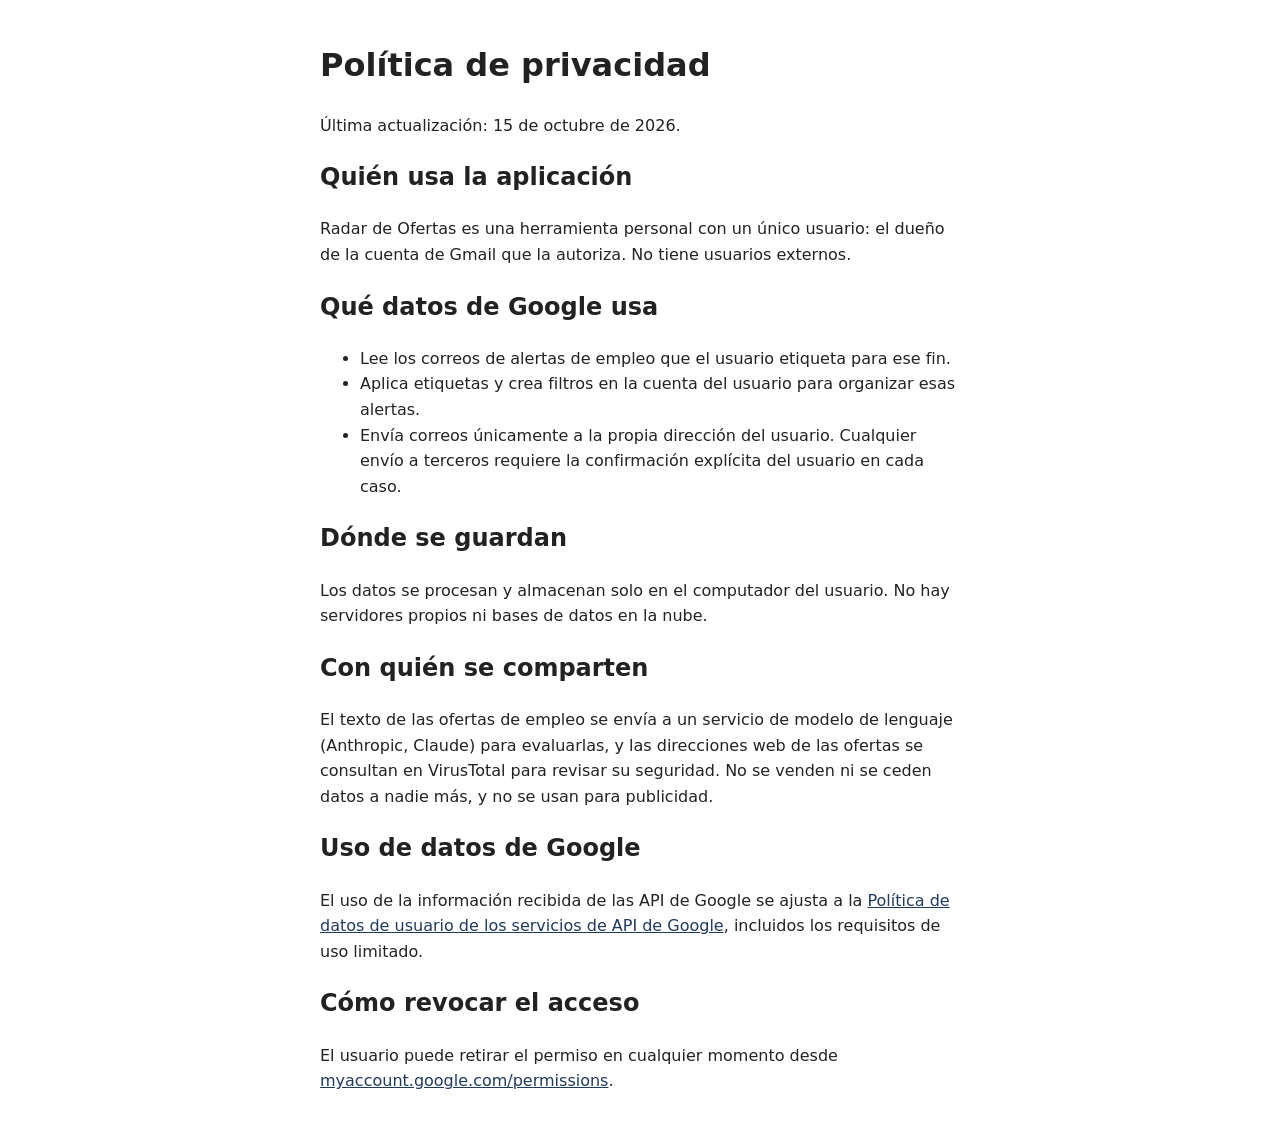
==== privacidad.html @ 10345555 "Página del proyecto, política de privacidad y README" ====
<!doctype html>
<html lang="es">
<head>
<meta charset="utf-8">
<meta name="viewport" content="width=device-width, initial-scale=1">
<title>Privacidad · Radar de Ofertas</title>
<style>
  body { font-family: system-ui, sans-serif; max-width: 640px; margin: 40px auto; padding: 0 16px; line-height: 1.6; color: #222; background: #fff; }
  a { color: #1f3a5f; }
</style>
</head>
<body>
<h1>Política de privacidad</h1>
<p>Última actualización: 15 de octubre de 2026.</p>

<h2>Quién usa la aplicación</h2>
<p>Radar de Ofertas es una herramienta personal con un único usuario: el dueño de la cuenta de Gmail que la autoriza. No tiene usuarios externos.</p>

<h2>Qué datos de Google usa</h2>
<ul>
  <li>Lee los correos de alertas de empleo que el usuario etiqueta para ese fin.</li>
  <li>Aplica etiquetas y crea filtros en la cuenta del usuario para organizar esas alertas.</li>
  <li>Envía correos únicamente a la propia dirección del usuario. Cualquier envío a terceros requiere la confirmación explícita del usuario en cada caso.</li>
</ul>

<h2>Dónde se guardan</h2>
<p>Los datos se procesan y almacenan solo en el computador del usuario. No hay servidores propios ni bases de datos en la nube.</p>

<h2>Con quién se comparten</h2>
<p>El texto de las ofertas de empleo se envía a un servicio de modelo de lenguaje (Anthropic, Claude) para evaluarlas, y las direcciones web de las ofertas se consultan en VirusTotal para revisar su seguridad. No se venden ni se ceden datos a nadie más, y no se usan para publicidad.</p>

<h2>Uso de datos de Google</h2>
<p>El uso de la información recibida de las API de Google se ajusta a la <a href="https://developers.google.com/terms/api-services-user-data-policy">Política de datos de usuario de los servicios de API de Google</a>, incluidos los requisitos de uso limitado.</p>

<h2>Cómo revocar el acceso</h2>
<p>El usuario puede retirar el permiso en cualquier momento desde <a href="https://myaccount.google.com/permissions">myaccount.google.com/permissions</a>.</p>
</body>
</html>
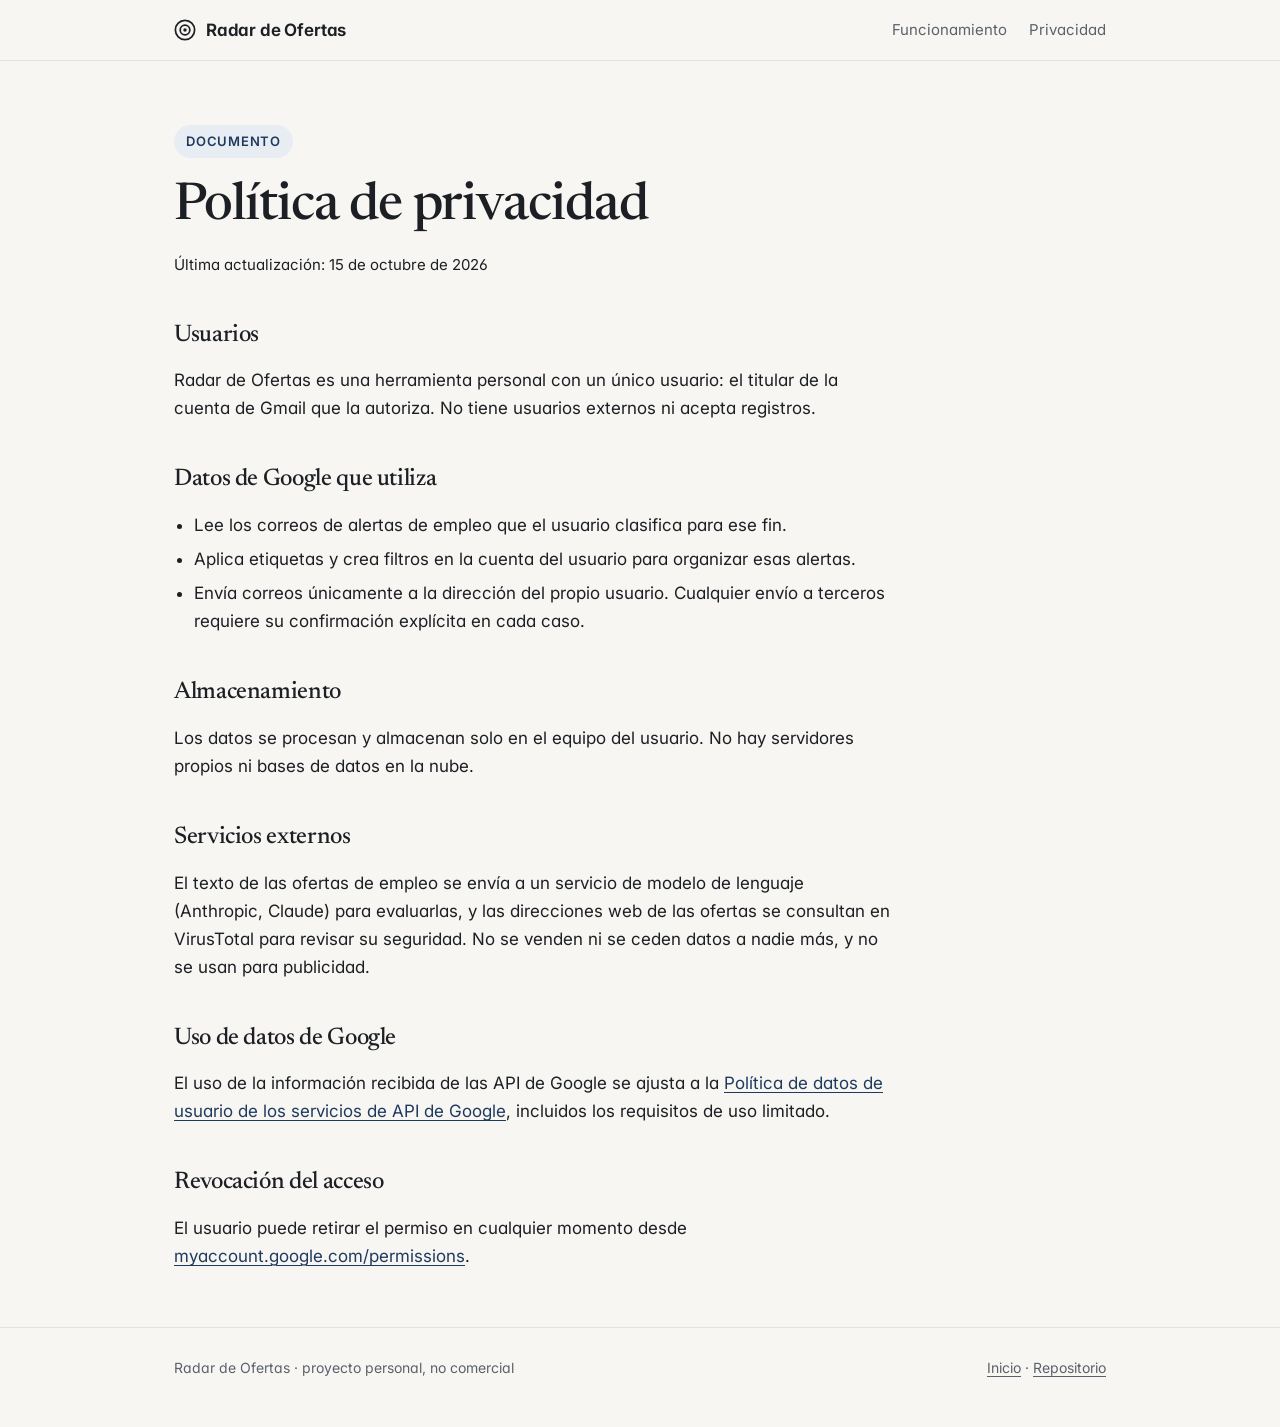
==== commit 18b54df1: "Rediseño de las páginas y README sin emojis" ====
--- a/privacidad.html
+++ b/privacidad.html
@@ -4,35 +4,64 @@
 <meta charset="utf-8">
 <meta name="viewport" content="width=device-width, initial-scale=1">
 <title>Privacidad · Radar de Ofertas</title>
-<style>
-  body { font-family: system-ui, sans-serif; max-width: 640px; margin: 40px auto; padding: 0 16px; line-height: 1.6; color: #222; background: #fff; }
-  a { color: #1f3a5f; }
-</style>
+<meta name="description" content="Política de privacidad de Radar de Ofertas, herramienta personal de un único usuario.">
+<link rel="preconnect" href="https://fonts.googleapis.com">
+<link rel="preconnect" href="https://fonts.gstatic.com" crossorigin>
+<link href="https://fonts.googleapis.com/css2?family=Inter:wght@400;500;600;700&family=JetBrains+Mono:wght@500;600&family=Newsreader:opsz,wght@6..72,500&display=swap" rel="stylesheet">
+<link rel="stylesheet" href="estilos.css">
+<link rel="icon" href="data:image/svg+xml,%3Csvg xmlns='http://www.w3.org/2000/svg' viewBox='0 0 32 32'%3E%3Ccircle cx='16' cy='16' r='14' fill='none' stroke='%231f3a5f' stroke-width='2.5'/%3E%3Ccircle cx='16' cy='16' r='7' fill='none' stroke='%231f3a5f' stroke-width='2.5'/%3E%3Ccircle cx='16' cy='16' r='2.5' fill='%231f3a5f'/%3E%3C/svg%3E">
 </head>
 <body>
-<h1>Política de privacidad</h1>
-<p>Última actualización: 15 de octubre de 2026.</p>
 
-<h2>Quién usa la aplicación</h2>
-<p>Radar de Ofertas es una herramienta personal con un único usuario: el dueño de la cuenta de Gmail que la autoriza. No tiene usuarios externos.</p>
+<header class="barra">
+  <div class="contenedor">
+    <a class="marca" href="./">
+      <svg width="22" height="22" viewBox="0 0 32 32" aria-hidden="true"><circle cx="16" cy="16" r="14" fill="none" stroke="currentColor" stroke-width="2.5"/><circle cx="16" cy="16" r="7" fill="none" stroke="currentColor" stroke-width="2.5"/><circle cx="16" cy="16" r="2.5" fill="currentColor"/></svg>
+      Radar de Ofertas
+    </a>
+    <nav class="nav">
+      <a href="./#flujo">Funcionamiento</a>
+      <a href="privacidad.html">Privacidad</a>
+    </nav>
+  </div>
+</header>
 
-<h2>Qué datos de Google usa</h2>
-<ul>
-  <li>Lee los correos de alertas de empleo que el usuario etiqueta para ese fin.</li>
-  <li>Aplica etiquetas y crea filtros en la cuenta del usuario para organizar esas alertas.</li>
-  <li>Envía correos únicamente a la propia dirección del usuario. Cualquier envío a terceros requiere la confirmación explícita del usuario en cada caso.</li>
-</ul>
+<main class="contenedor">
+  <article class="documento">
+    <span class="etiqueta">Documento</span>
+    <h1>Política de privacidad</h1>
+    <p class="fecha">Última actualización: 15 de octubre de 2026</p>
 
-<h2>Dónde se guardan</h2>
-<p>Los datos se procesan y almacenan solo en el computador del usuario. No hay servidores propios ni bases de datos en la nube.</p>
+    <h2>Usuarios</h2>
+    <p>Radar de Ofertas es una herramienta personal con un único usuario: el titular de la cuenta de Gmail que la autoriza. No tiene usuarios externos ni acepta registros.</p>
 
-<h2>Con quién se comparten</h2>
-<p>El texto de las ofertas de empleo se envía a un servicio de modelo de lenguaje (Anthropic, Claude) para evaluarlas, y las direcciones web de las ofertas se consultan en VirusTotal para revisar su seguridad. No se venden ni se ceden datos a nadie más, y no se usan para publicidad.</p>
+    <h2>Datos de Google que utiliza</h2>
+    <ul>
+      <li>Lee los correos de alertas de empleo que el usuario clasifica para ese fin.</li>
+      <li>Aplica etiquetas y crea filtros en la cuenta del usuario para organizar esas alertas.</li>
+      <li>Envía correos únicamente a la dirección del propio usuario. Cualquier envío a terceros requiere su confirmación explícita en cada caso.</li>
+    </ul>
 
-<h2>Uso de datos de Google</h2>
-<p>El uso de la información recibida de las API de Google se ajusta a la <a href="https://developers.google.com/terms/api-services-user-data-policy">Política de datos de usuario de los servicios de API de Google</a>, incluidos los requisitos de uso limitado.</p>
+    <h2>Almacenamiento</h2>
+    <p>Los datos se procesan y almacenan solo en el equipo del usuario. No hay servidores propios ni bases de datos en la nube.</p>
 
-<h2>Cómo revocar el acceso</h2>
-<p>El usuario puede retirar el permiso en cualquier momento desde <a href="https://myaccount.google.com/permissions">myaccount.google.com/permissions</a>.</p>
+    <h2>Servicios externos</h2>
+    <p>El texto de las ofertas de empleo se envía a un servicio de modelo de lenguaje (Anthropic, Claude) para evaluarlas, y las direcciones web de las ofertas se consultan en VirusTotal para revisar su seguridad. No se venden ni se ceden datos a nadie más, y no se usan para publicidad.</p>
+
+    <h2>Uso de datos de Google</h2>
+    <p>El uso de la información recibida de las API de Google se ajusta a la <a href="https://developers.google.com/terms/api-services-user-data-policy">Política de datos de usuario de los servicios de API de Google</a>, incluidos los requisitos de uso limitado.</p>
+
+    <h2>Revocación del acceso</h2>
+    <p>El usuario puede retirar el permiso en cualquier momento desde <a href="https://myaccount.google.com/permissions">myaccount.google.com/permissions</a>.</p>
+  </article>
+</main>
+
+<footer>
+  <div class="contenedor">
+    <span>Radar de Ofertas · proyecto personal, no comercial</span>
+    <span><a href="./">Inicio</a> · <a href="https://github.com/hdballestan/radar-ofertas-legal">Repositorio</a></span>
+  </div>
+</footer>
+
 </body>
 </html>
--- a/estilos.css
+++ b/estilos.css
@@ -0,0 +1,143 @@
+:root {
+  --fondo: #f7f6f2;
+  --superficie: #ffffff;
+  --texto: #1c1f24;
+  --texto-suave: #5b616b;
+  --borde: #e4e2dc;
+  --acento: #1f3a5f;
+  --acento-suave: #e8edf4;
+  --codigo: #f0eee8;
+  --ancho: 980px;
+  color-scheme: light;
+}
+@media (prefers-color-scheme: dark) {
+  :root {
+    --fondo: #111317;
+    --superficie: #181b20;
+    --texto: #e7e9ec;
+    --texto-suave: #9aa1ab;
+    --borde: #2a2f37;
+    --acento: #8fb3e3;
+    --acento-suave: #1d2633;
+    --codigo: #20242b;
+    color-scheme: dark;
+  }
+}
+
+* { box-sizing: border-box; }
+html { -webkit-text-size-adjust: 100%; }
+body {
+  margin: 0;
+  background: var(--fondo);
+  color: var(--texto);
+  font: 400 17px/1.65 "Inter", system-ui, -apple-system, "Segoe UI", sans-serif;
+  font-feature-settings: "cv11", "ss01";
+}
+a { color: var(--acento); text-decoration-thickness: 1px; text-underline-offset: 3px; }
+a:hover { text-decoration-thickness: 2px; }
+code {
+  font: 500 0.88em/1 "JetBrains Mono", ui-monospace, monospace;
+  background: var(--codigo);
+  padding: 0.18em 0.42em;
+  border-radius: 5px;
+}
+
+.contenedor { max-width: var(--ancho); margin: 0 auto; padding: 0 24px; }
+
+/* Encabezado */
+.barra {
+  position: sticky; top: 0; z-index: 10;
+  background: color-mix(in srgb, var(--fondo) 88%, transparent);
+  backdrop-filter: saturate(1.4) blur(10px);
+  border-bottom: 1px solid var(--borde);
+}
+.barra .contenedor { display: flex; align-items: center; justify-content: space-between; height: 60px; gap: 16px; }
+.marca { font-weight: 650; letter-spacing: -0.01em; color: var(--texto); text-decoration: none; display: flex; align-items: center; gap: 10px; }
+.marca svg { flex: none; }
+.nav { display: flex; gap: 22px; font-size: 15px; }
+.nav a { color: var(--texto-suave); text-decoration: none; }
+.nav a:hover { color: var(--texto); }
+
+/* Portada */
+.portada { padding: 88px 0 56px; }
+.etiqueta {
+  display: inline-block; font-size: 13px; font-weight: 600; letter-spacing: 0.06em; text-transform: uppercase;
+  color: var(--acento); background: var(--acento-suave); padding: 6px 12px; border-radius: 999px;
+}
+h1 {
+  font-family: "Newsreader", Georgia, serif; font-weight: 500;
+  font-size: clamp(40px, 6vw, 64px); line-height: 1.05; letter-spacing: -0.02em;
+  margin: 22px 0 18px;
+}
+.entrada { font-size: clamp(18px, 2.2vw, 21px); color: var(--texto-suave); max-width: 720px; margin: 0; }
+.aviso {
+  margin-top: 28px; padding: 14px 18px; max-width: 720px;
+  border-left: 3px solid var(--acento); background: var(--superficie);
+  border-radius: 0 10px 10px 0; font-size: 15px; color: var(--texto-suave);
+}
+
+/* Secciones */
+section { padding: 56px 0; border-top: 1px solid var(--borde); }
+h2 {
+  font-family: "Newsreader", Georgia, serif; font-weight: 500;
+  font-size: clamp(28px, 3.6vw, 36px); letter-spacing: -0.015em; line-height: 1.15; margin: 0 0 10px;
+}
+.sub { color: var(--texto-suave); margin: 0 0 32px; max-width: 680px; }
+h3 { font-size: 17px; font-weight: 650; margin: 0 0 6px; letter-spacing: -0.005em; }
+
+/* Flujo */
+.flujo { list-style: none; margin: 0; padding: 0; display: grid; grid-template-columns: repeat(3, 1fr); gap: 16px; counter-reset: paso; }
+.flujo li {
+  counter-increment: paso; position: relative;
+  background: var(--superficie); border: 1px solid var(--borde); border-radius: 14px; padding: 22px 22px 20px;
+}
+.flujo li::before {
+  content: counter(paso, decimal-leading-zero);
+  display: block; font: 600 13px/1 "JetBrains Mono", ui-monospace, monospace; color: var(--acento); margin-bottom: 14px;
+}
+.flujo p, .tarjetas p { margin: 0; font-size: 15px; color: var(--texto-suave); }
+
+/* Tarjetas */
+.tarjetas { display: grid; grid-template-columns: repeat(2, 1fr); gap: 16px; }
+.tarjeta { background: var(--superficie); border: 1px solid var(--borde); border-radius: 14px; padding: 24px; }
+
+/* Principios */
+.principios { list-style: none; margin: 0; padding: 0; display: grid; gap: 2px; }
+.principios li { display: grid; grid-template-columns: 220px 1fr; gap: 24px; padding: 18px 0; border-bottom: 1px solid var(--borde); }
+.principios li:last-child { border-bottom: 0; }
+.principios strong { font-weight: 650; }
+.principios span { color: var(--texto-suave); }
+
+/* Stack */
+.chips { display: flex; flex-wrap: wrap; gap: 8px; margin: 0; padding: 0; list-style: none; }
+.chips li {
+  font: 500 14px/1 "JetBrains Mono", ui-monospace, monospace;
+  border: 1px solid var(--borde); background: var(--superficie); padding: 9px 12px; border-radius: 8px;
+}
+
+/* Documento (privacidad) */
+.documento { max-width: 720px; padding: 64px 0 40px; }
+.documento h1 { font-size: clamp(36px, 5vw, 52px); }
+.documento h2 { font-size: 24px; margin-top: 44px; }
+.documento p, .documento li { color: var(--texto); }
+.documento ul { padding-left: 1.2em; }
+.documento li { margin: 6px 0; }
+.fecha { color: var(--texto-suave); font-size: 15px; margin: 0; }
+
+/* Pie */
+footer { border-top: 1px solid var(--borde); padding: 28px 0 48px; color: var(--texto-suave); font-size: 14px; }
+footer .contenedor { display: flex; justify-content: space-between; gap: 16px; flex-wrap: wrap; }
+footer a { color: var(--texto-suave); }
+
+@media (max-width: 820px) {
+  .flujo { grid-template-columns: 1fr 1fr; }
+  .principios li { grid-template-columns: 1fr; gap: 4px; }
+}
+@media (max-width: 560px) {
+  .contenedor { padding: 0 16px; }
+  .nav { gap: 14px; font-size: 14px; }
+  .nav .opcional { display: none; }
+  .portada { padding: 56px 0 40px; }
+  .flujo, .tarjetas { grid-template-columns: 1fr; }
+  section { padding: 44px 0; }
+}
